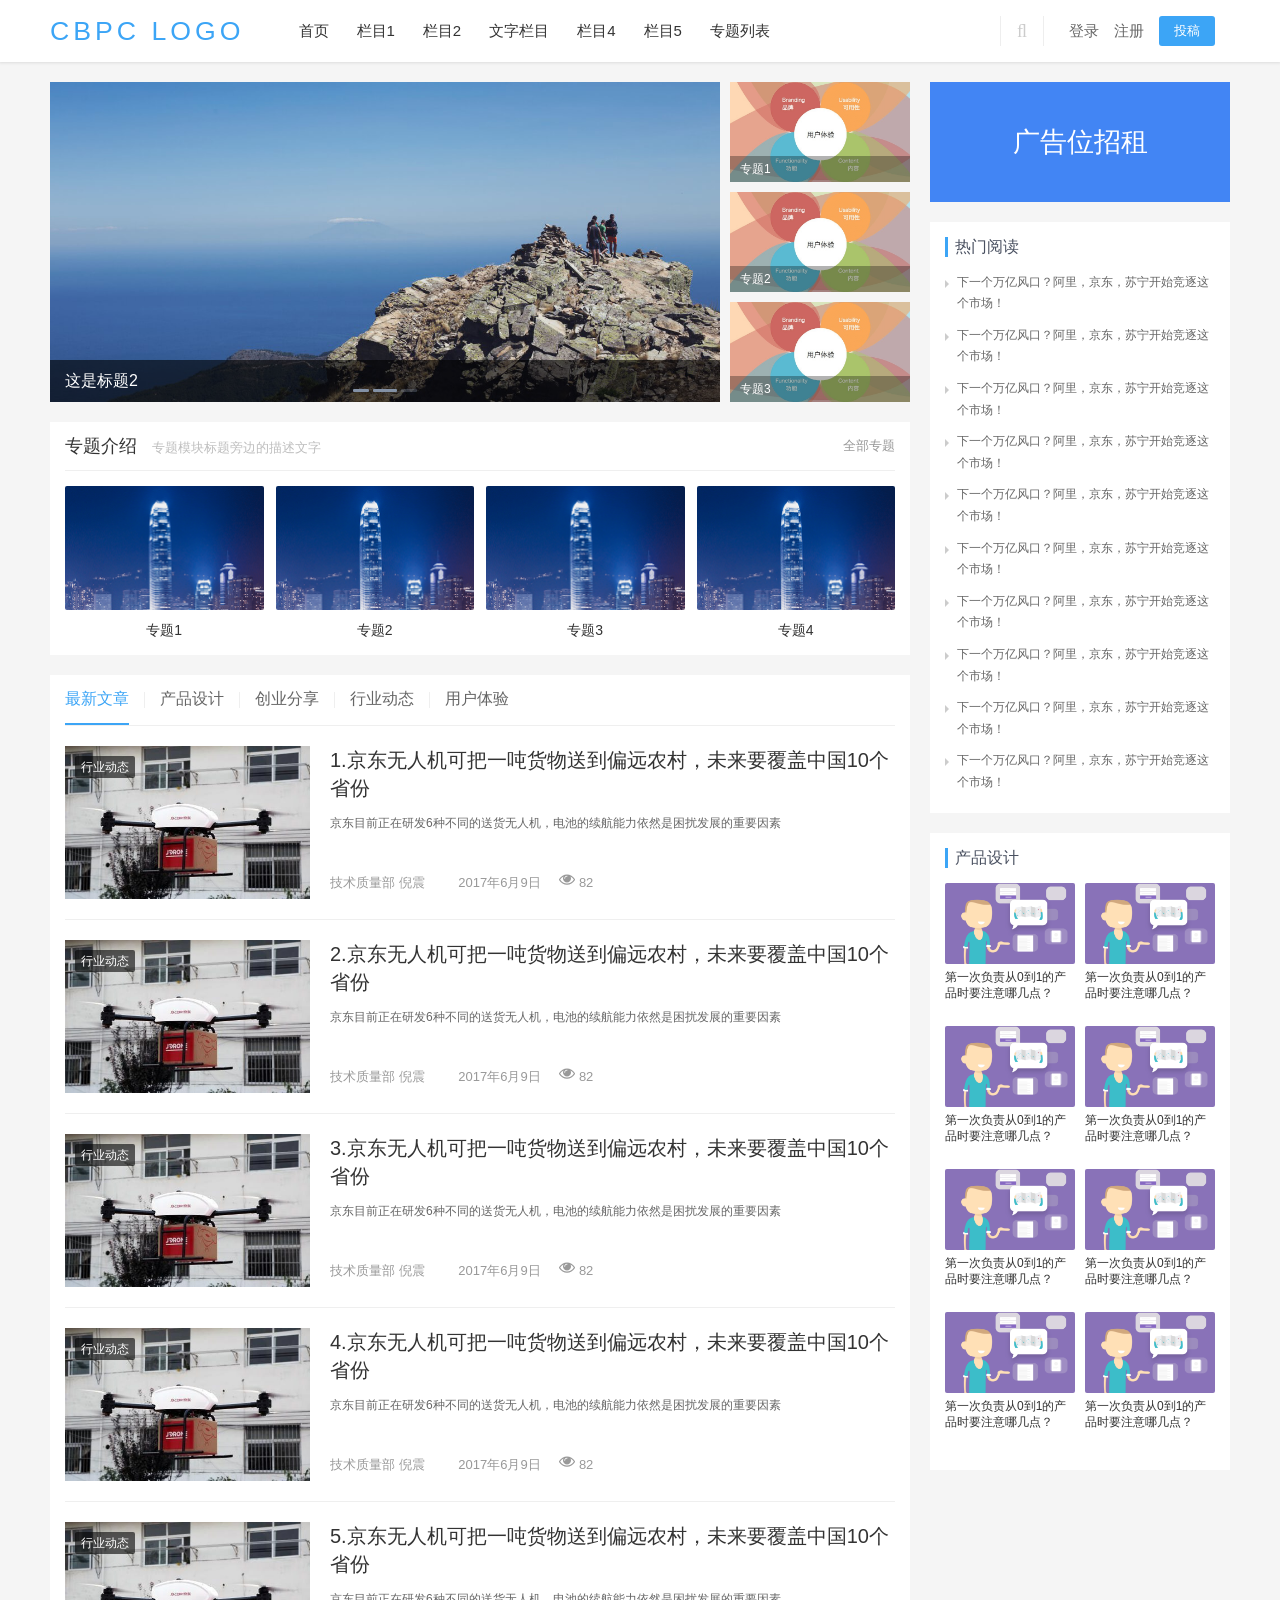
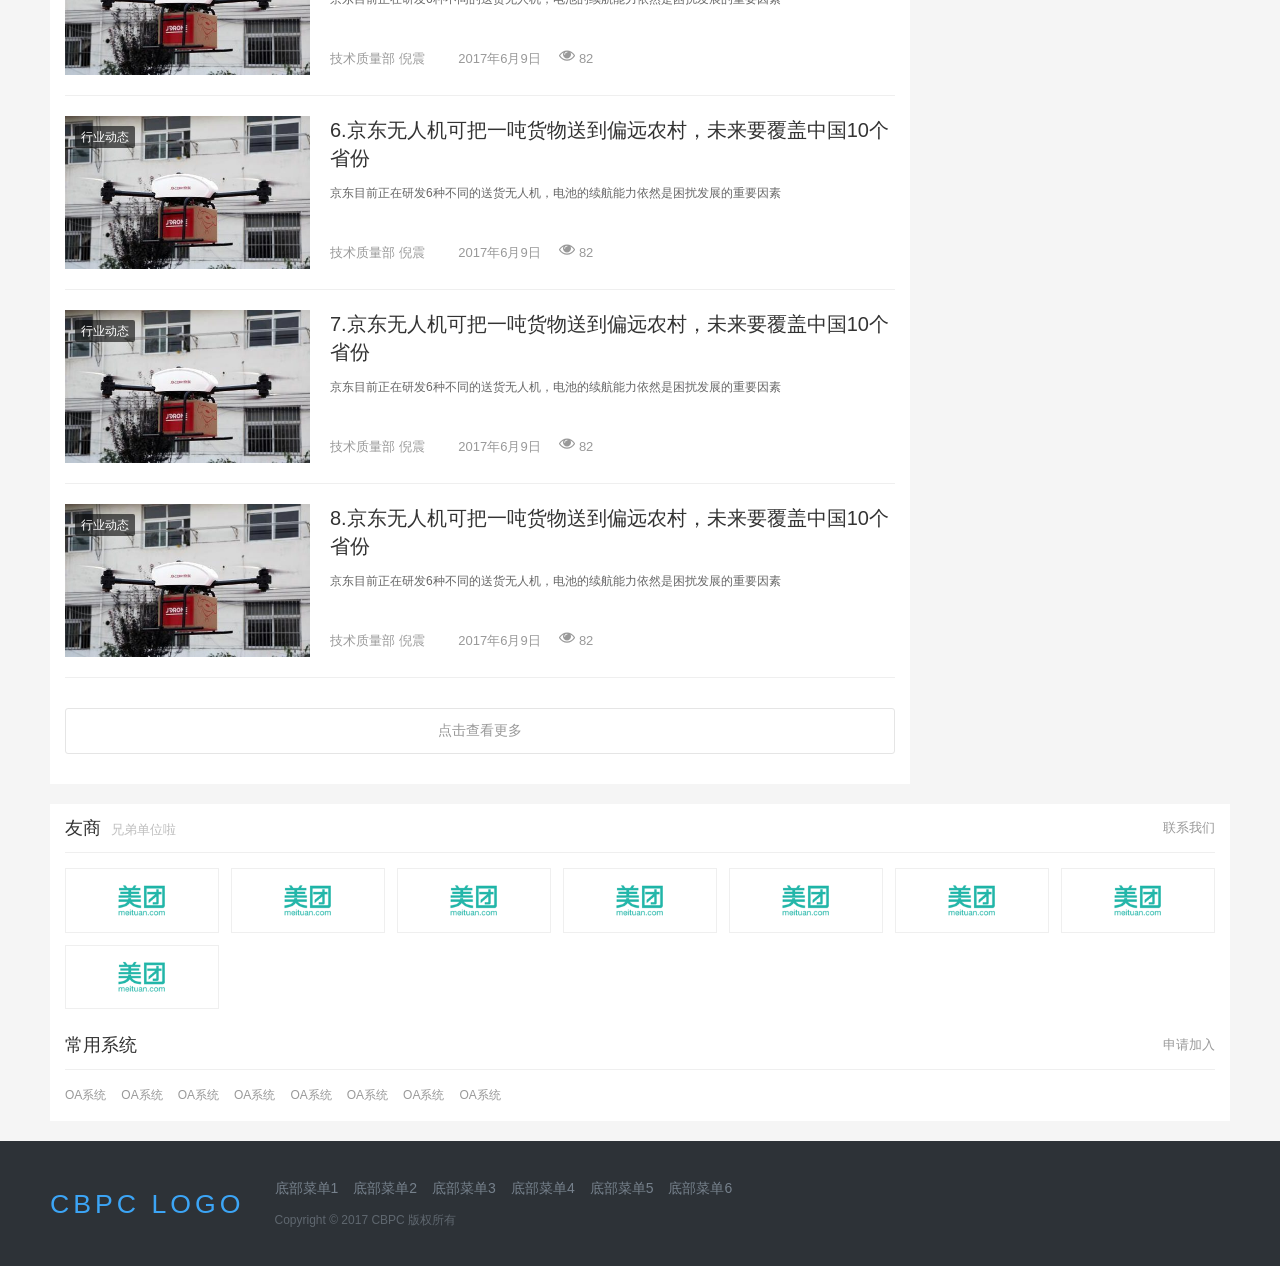
==== index.html @ 250208ce "update dist" ====
<!DOCTYPE html>
<html lang="zh-CN">

<head>
    <title>iView project</title>
    <meta charset="UTF-8">
    <meta name="viewport" content="width=device-width,initial-scale=1.0,maximum-scale=1.0,user-scalable=0">
    <link rel="stylesheet" href="/dist/main.14e35365dda0eb922417.css">
</head>

<body>
    <div id="app"></div>
    <script type="text/javascript" src="/dist/vendors.14e35365dda0eb922417.js"></script>
    <script type="text/javascript" src="/dist/main.14e35365dda0eb922417.js"></script>
</body>

</html>
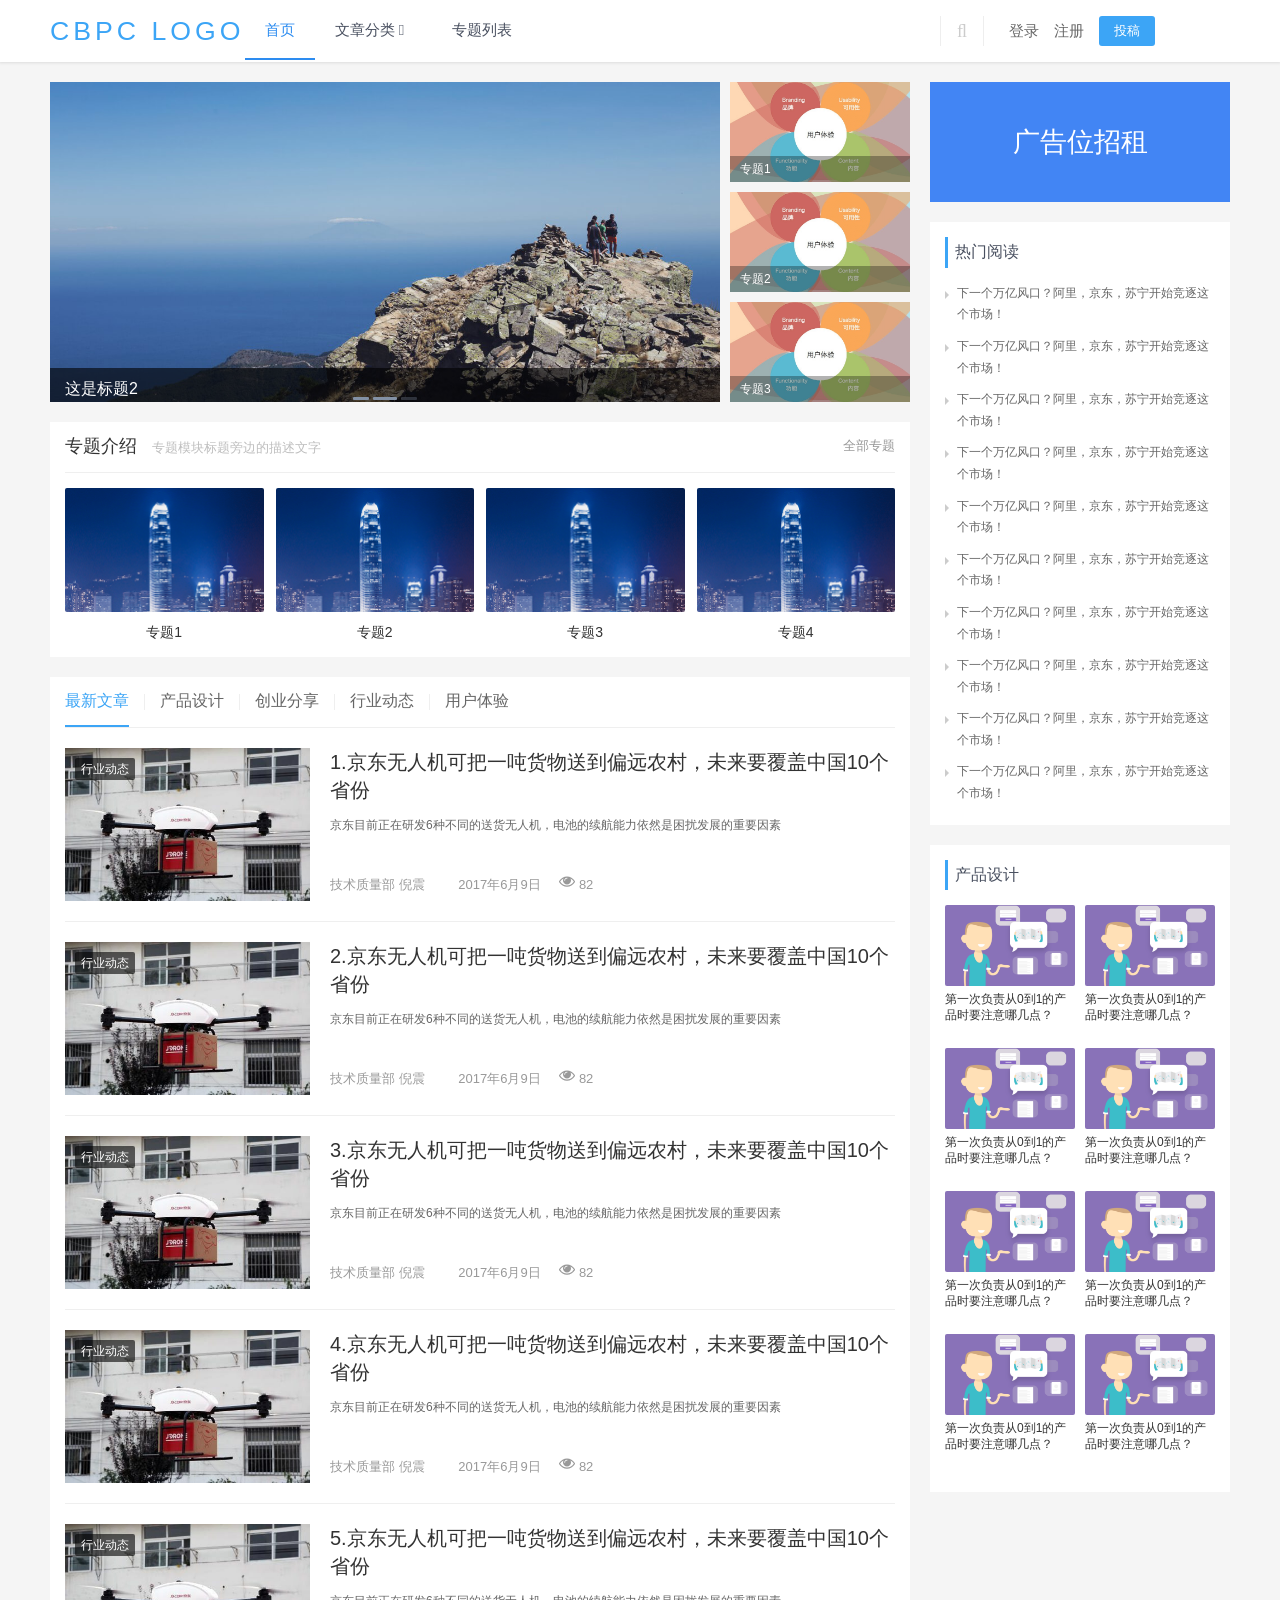
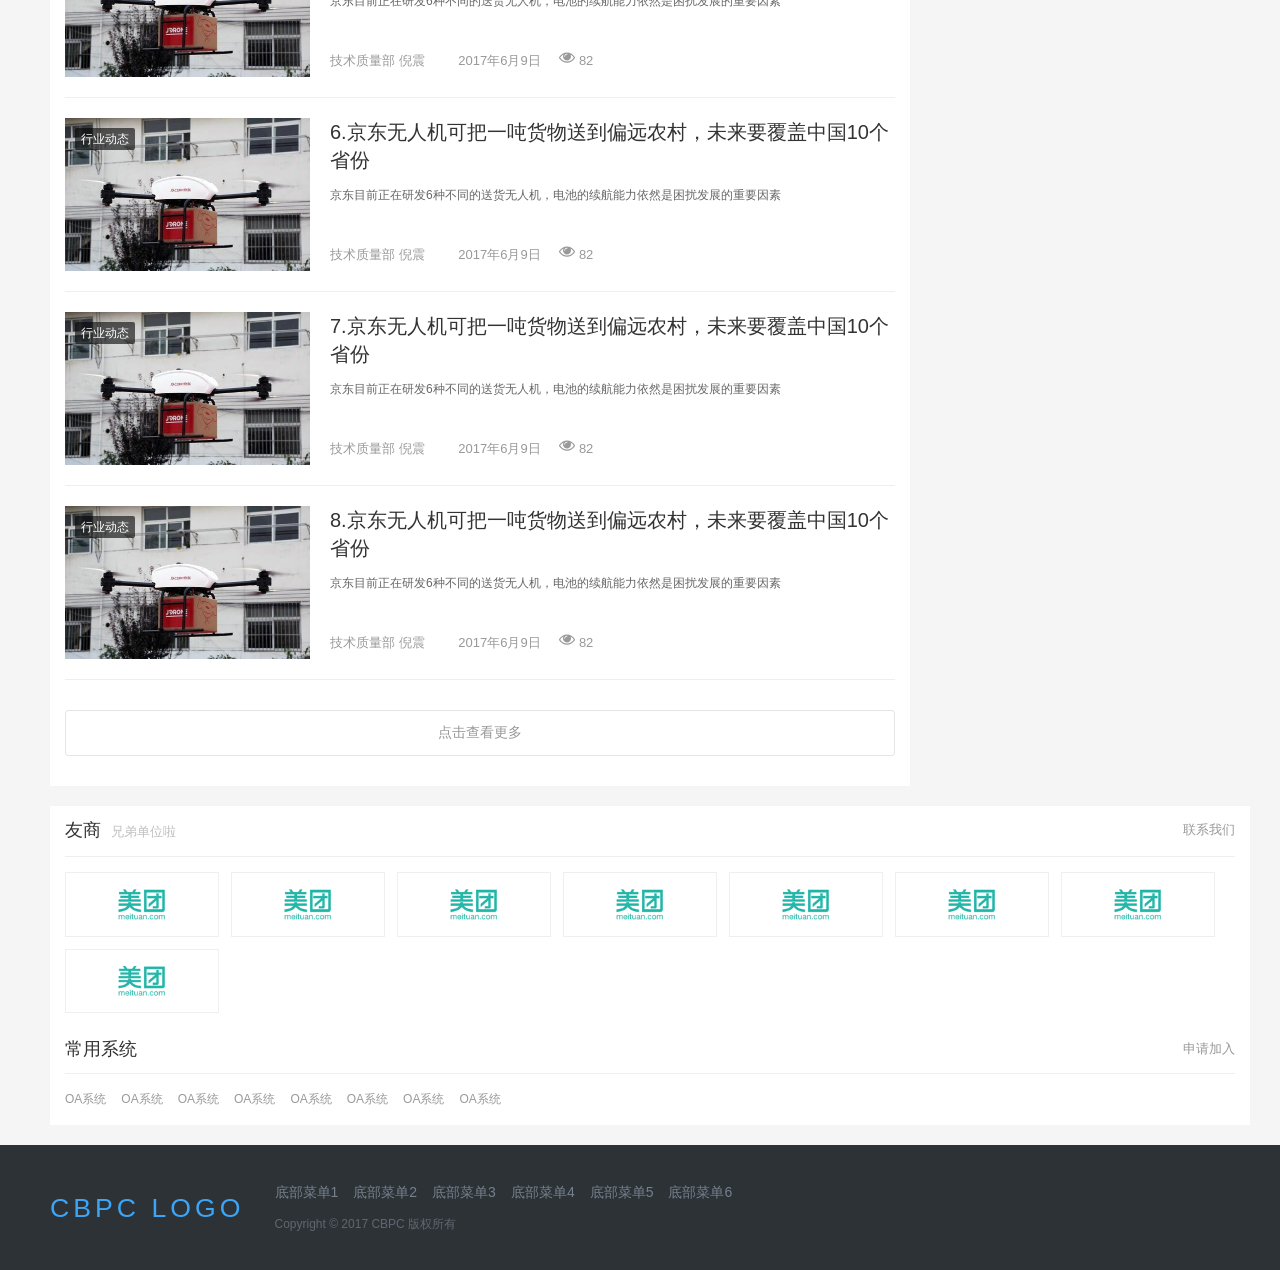
==== commit ed28ed64: "update" ====
--- a/index.html
+++ b/index.html
@@ -1,17 +1 @@
-<!DOCTYPE html>
-<html lang="zh-CN">
-
-<head>
-    <title>iView project</title>
-    <meta charset="UTF-8">
-    <meta name="viewport" content="width=device-width,initial-scale=1.0,maximum-scale=1.0,user-scalable=0">
-    <link rel="stylesheet" href="/dist/main.14e35365dda0eb922417.css">
-</head>
-
-<body>
-    <div id="app"></div>
-    <script type="text/javascript" src="/dist/vendors.14e35365dda0eb922417.js"></script>
-    <script type="text/javascript" src="/dist/main.14e35365dda0eb922417.js"></script>
-</body>
-
-</html>+<!DOCTYPE html><html><head><meta charset=utf-8><meta name=viewport content="width=device-width,initial-scale=1,user-scalable=0"><title>test</title><link href=./static/css/app.8779834a985b4df365228f3ffe480fd0.css rel=stylesheet></head><body><div id=app></div><script type=text/javascript src=./static/js/manifest.9f2d267e71147cda41c0.js></script><script type=text/javascript src=./static/js/vendor.37298b1af7eae4f4e5db.js></script><script type=text/javascript src=./static/js/app.8e434979f40097227fd3.js></script></body></html>
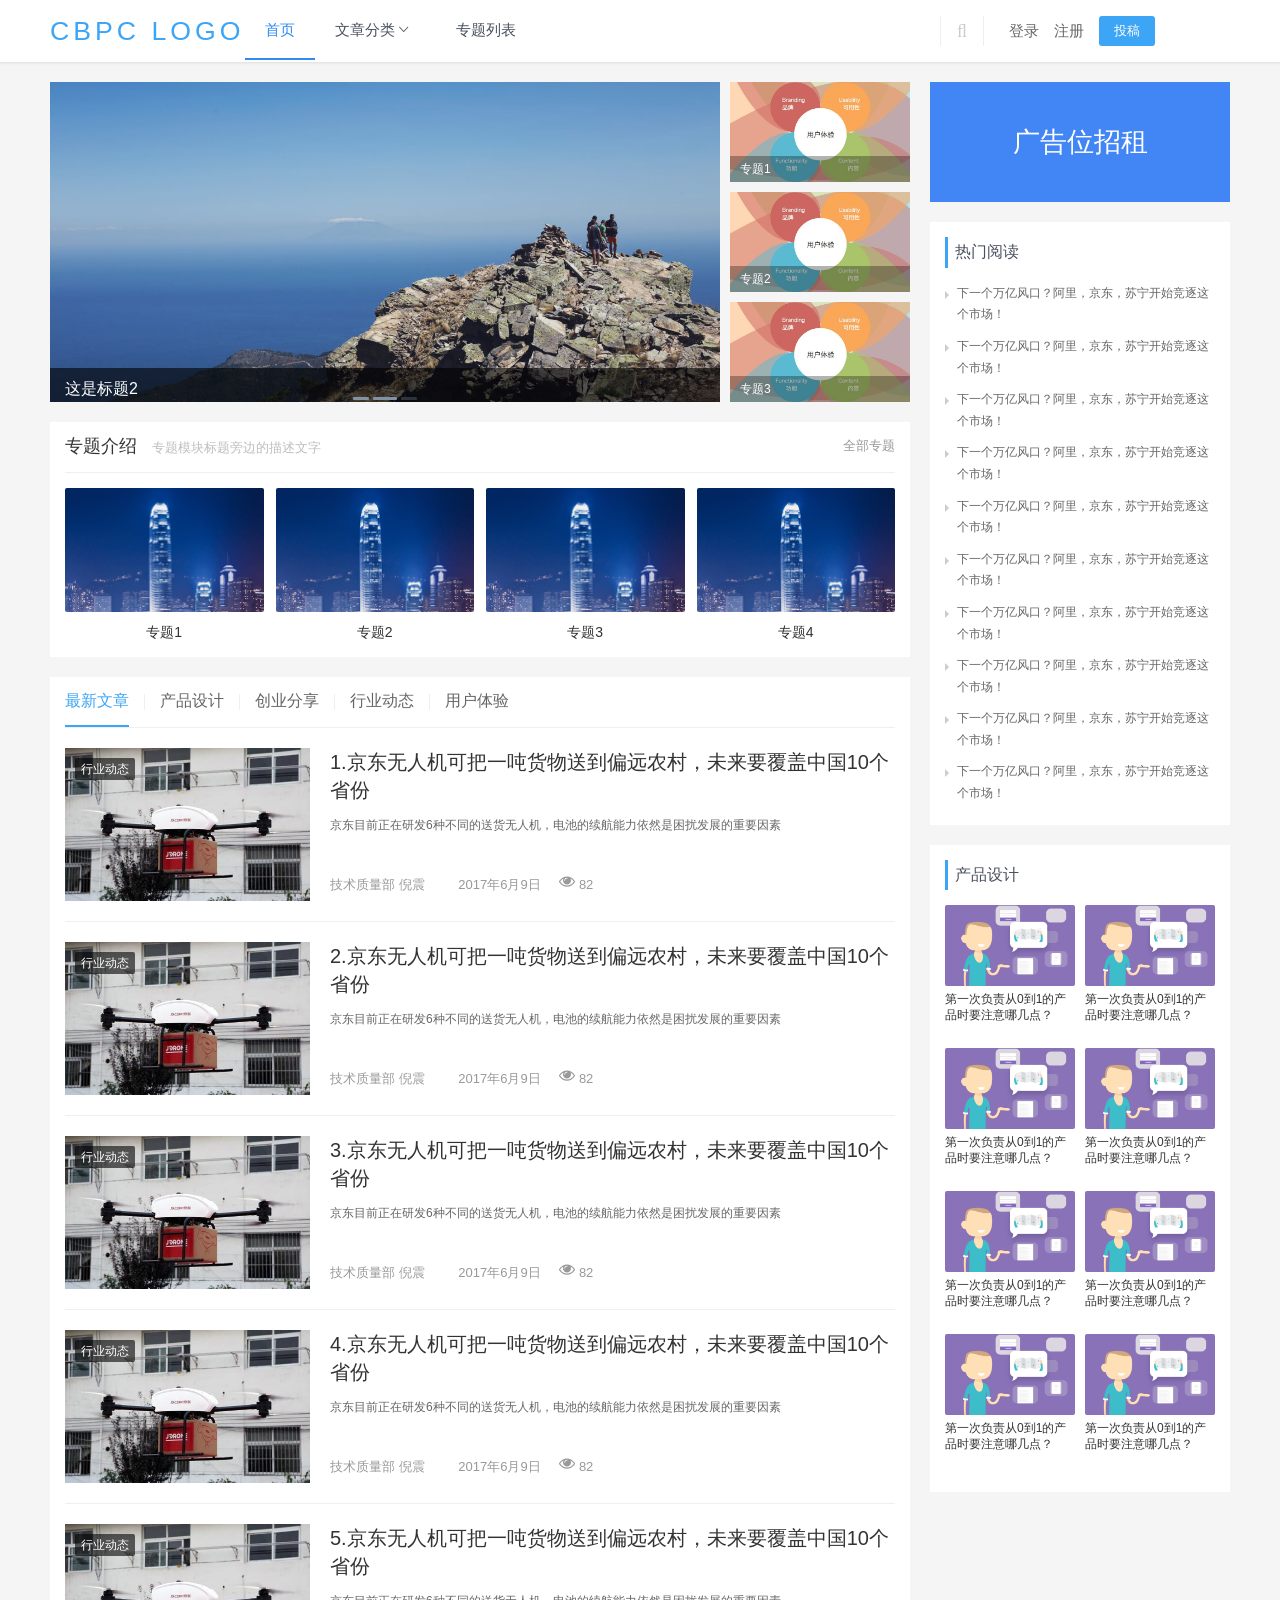
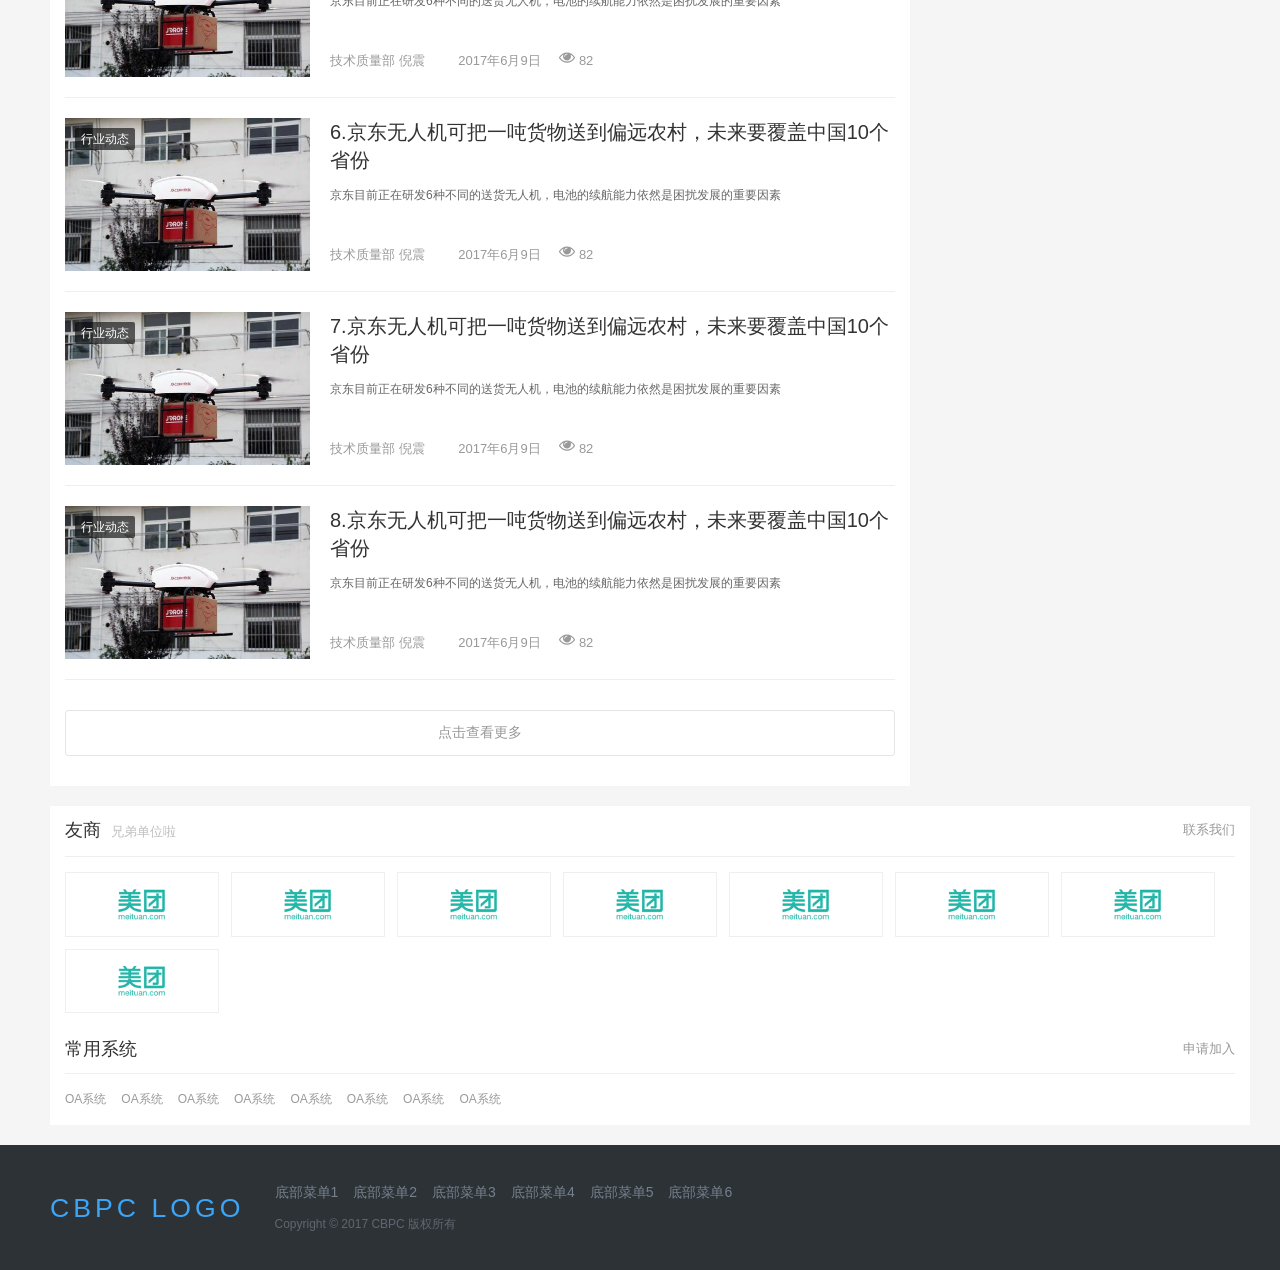
==== commit 7e7cb1f2: "update" ====
--- a/index.html
+++ b/index.html
@@ -1 +1 @@
-<!DOCTYPE html><html><head><meta charset=utf-8><meta name=viewport content="width=device-width,initial-scale=1,user-scalable=0"><title>test</title><link href=./static/css/app.8779834a985b4df365228f3ffe480fd0.css rel=stylesheet></head><body><div id=app></div><script type=text/javascript src=./static/js/manifest.9f2d267e71147cda41c0.js></script><script type=text/javascript src=./static/js/vendor.37298b1af7eae4f4e5db.js></script><script type=text/javascript src=./static/js/app.8e434979f40097227fd3.js></script></body></html>+<!DOCTYPE html><html><head><meta charset=utf-8><meta name=viewport content="width=device-width,initial-scale=1,user-scalable=0"><title>test</title><link href=./static/css/app.7bbdc6e8c9fffb8f1b7faa2efdae75b9.css rel=stylesheet></head><body><div id=app></div><script type=text/javascript src=./static/js/manifest.b04fc687f3e3c12d45f8.js></script><script type=text/javascript src=./static/js/vendor.86b1b1282982104bc57f.js></script><script type=text/javascript src=./static/js/app.f7b06966918c8b59dae7.js></script></body></html>
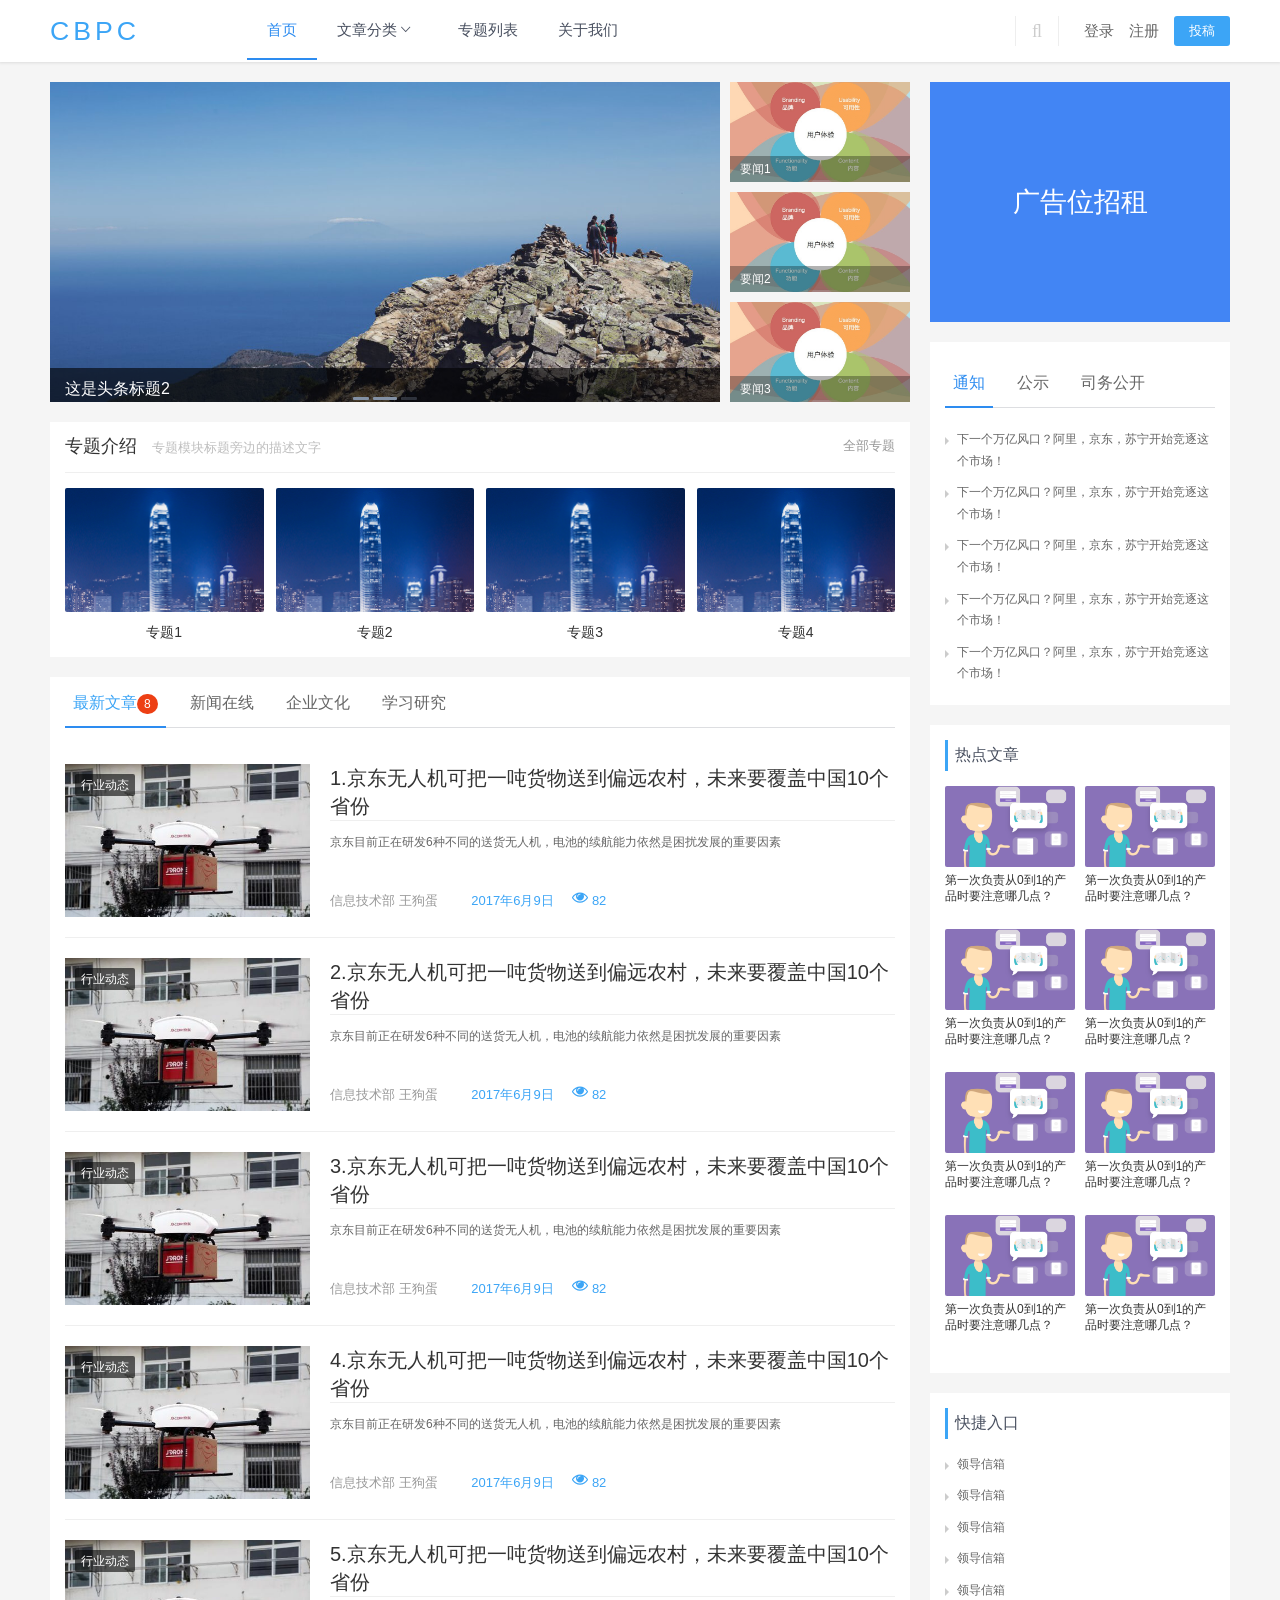
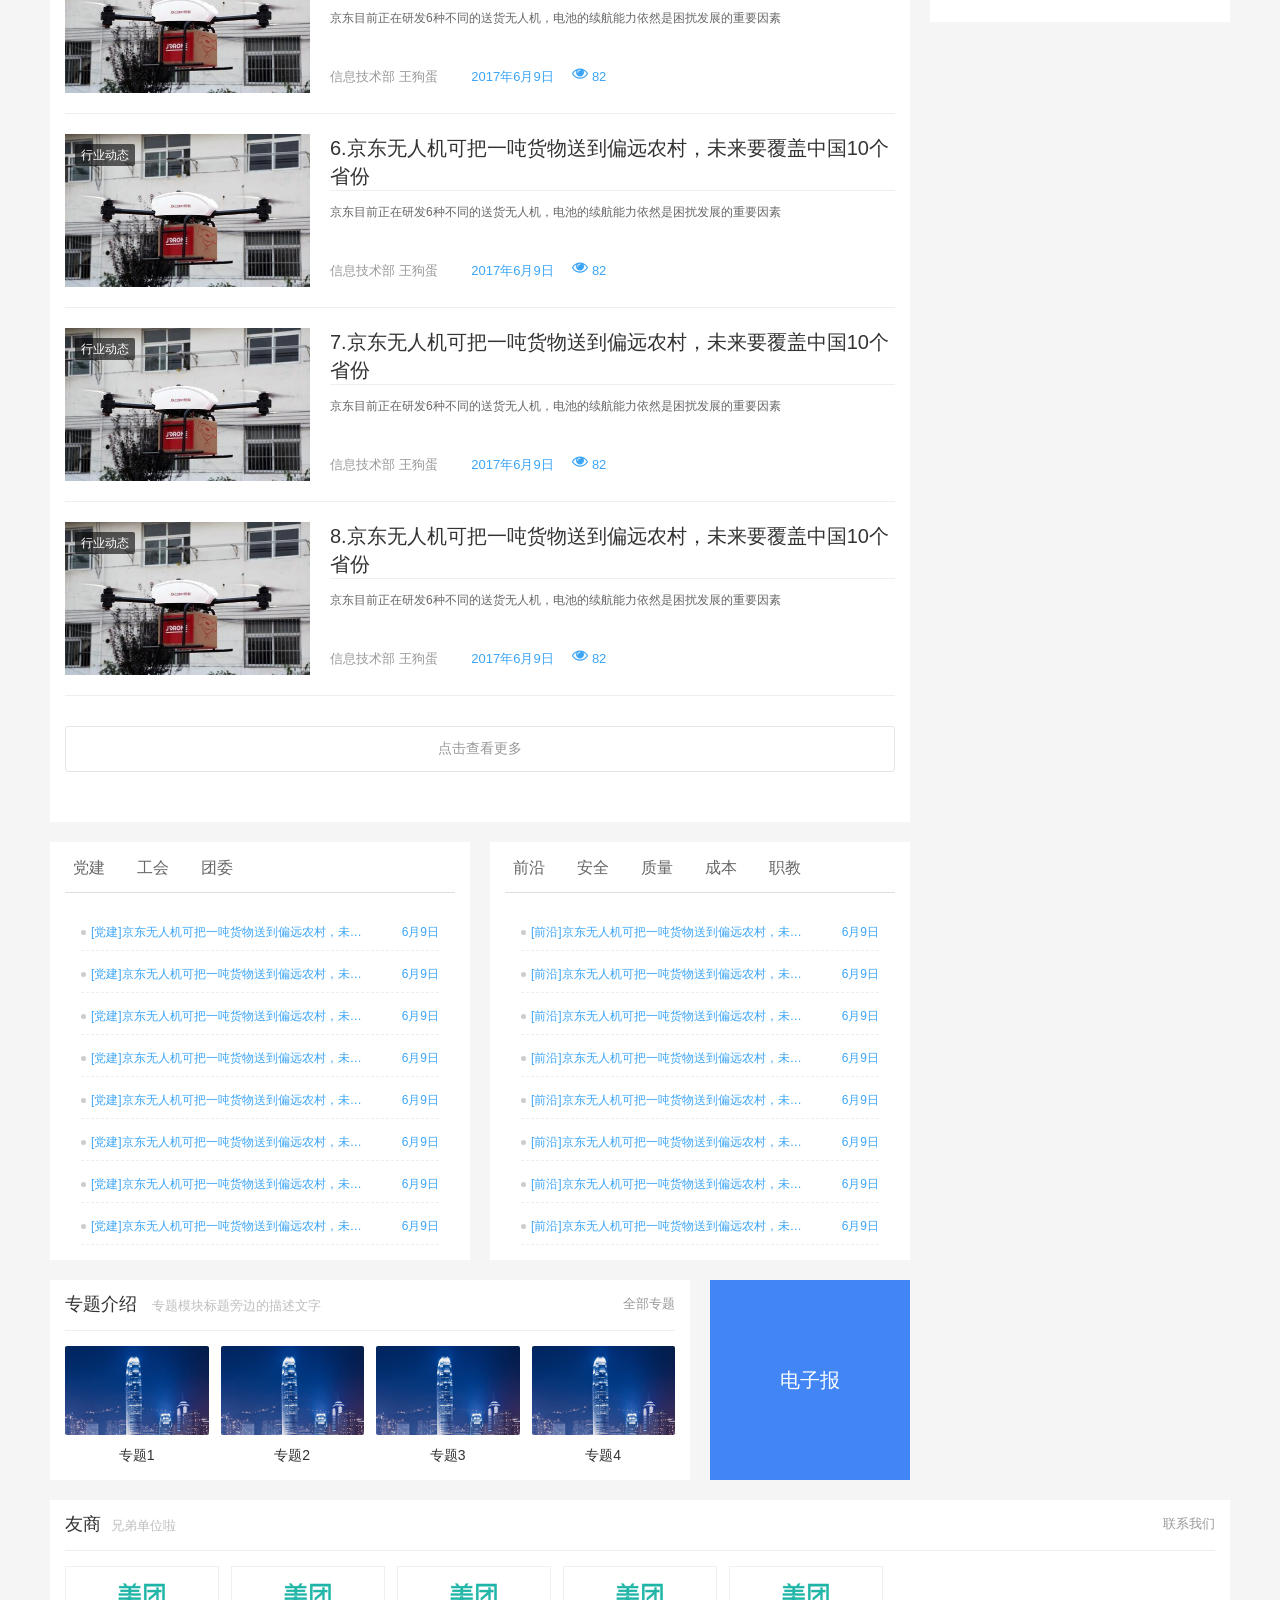
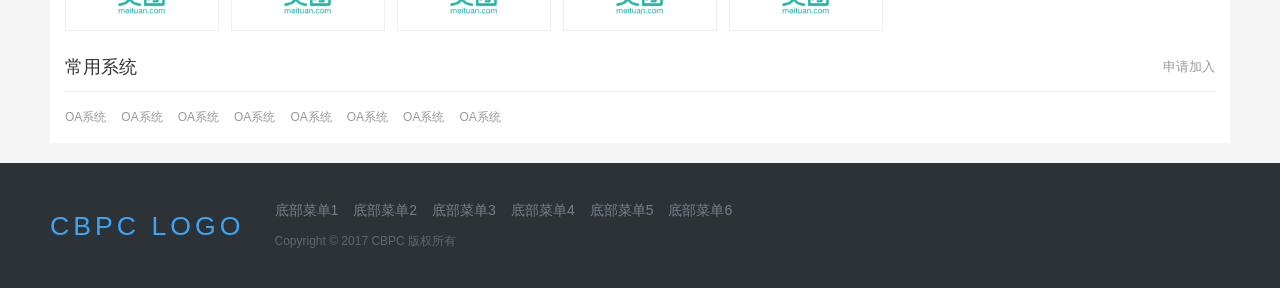
==== commit 70166c99: "update to newest" ====
--- a/index.html
+++ b/index.html
@@ -1 +1 @@
-<!DOCTYPE html><html><head><meta charset=utf-8><meta name=viewport content="width=device-width,initial-scale=1,user-scalable=0"><title>test</title><link href=./static/css/app.7bbdc6e8c9fffb8f1b7faa2efdae75b9.css rel=stylesheet></head><body><div id=app></div><script type=text/javascript src=./static/js/manifest.b04fc687f3e3c12d45f8.js></script><script type=text/javascript src=./static/js/vendor.86b1b1282982104bc57f.js></script><script type=text/javascript src=./static/js/app.f7b06966918c8b59dae7.js></script></body></html>+<!DOCTYPE html><html><head><meta charset=utf-8><meta name=viewport content="width=device-width,initial-scale=1,user-scalable=0"><title>test</title><link href=./static/css/app.bfc93cb2f36b84ae379d022e3d92507f.css rel=stylesheet></head><body><div id=app></div><script type=text/javascript src=./static/js/manifest.4cdfea81e960fb7c49a7.js></script><script type=text/javascript src=./static/js/vendor.9ce5e247854436b12509.js></script><script type=text/javascript src=./static/js/app.f8a37eb7b7a72d954b32.js></script></body></html>
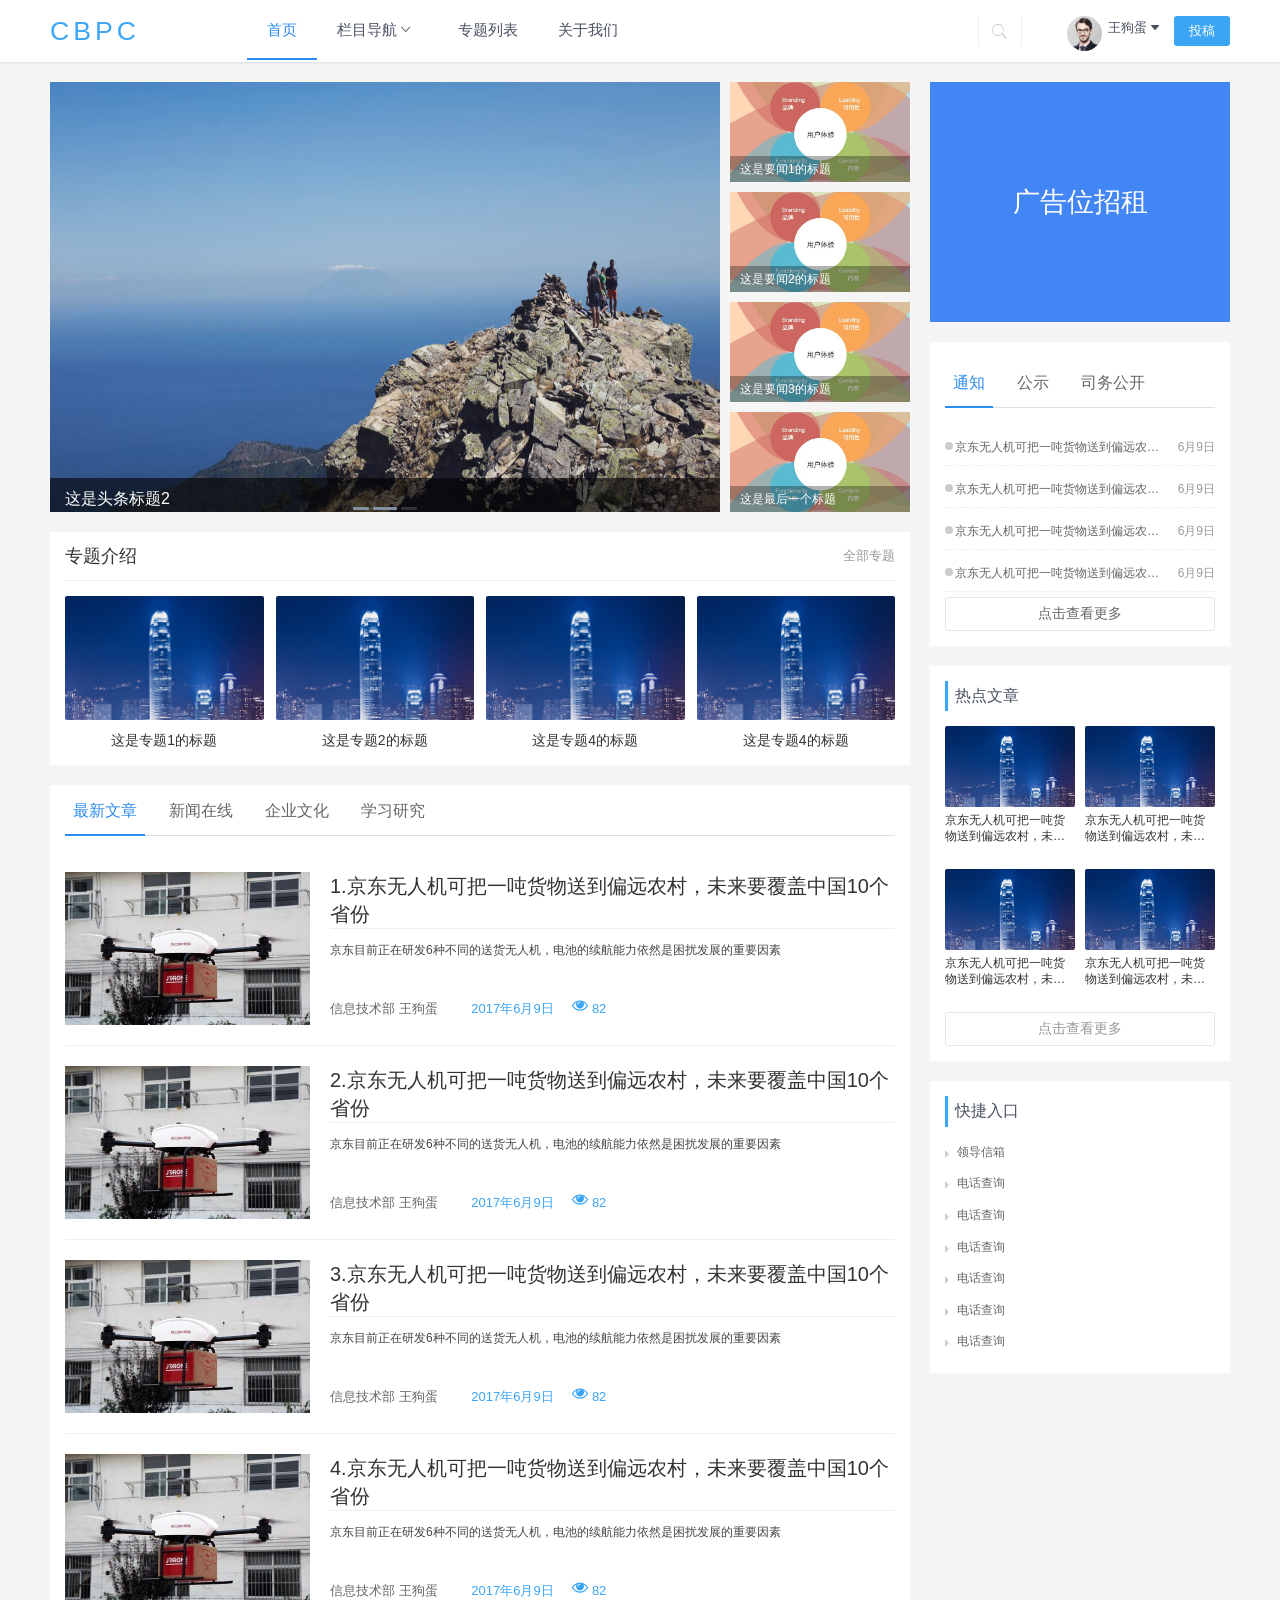
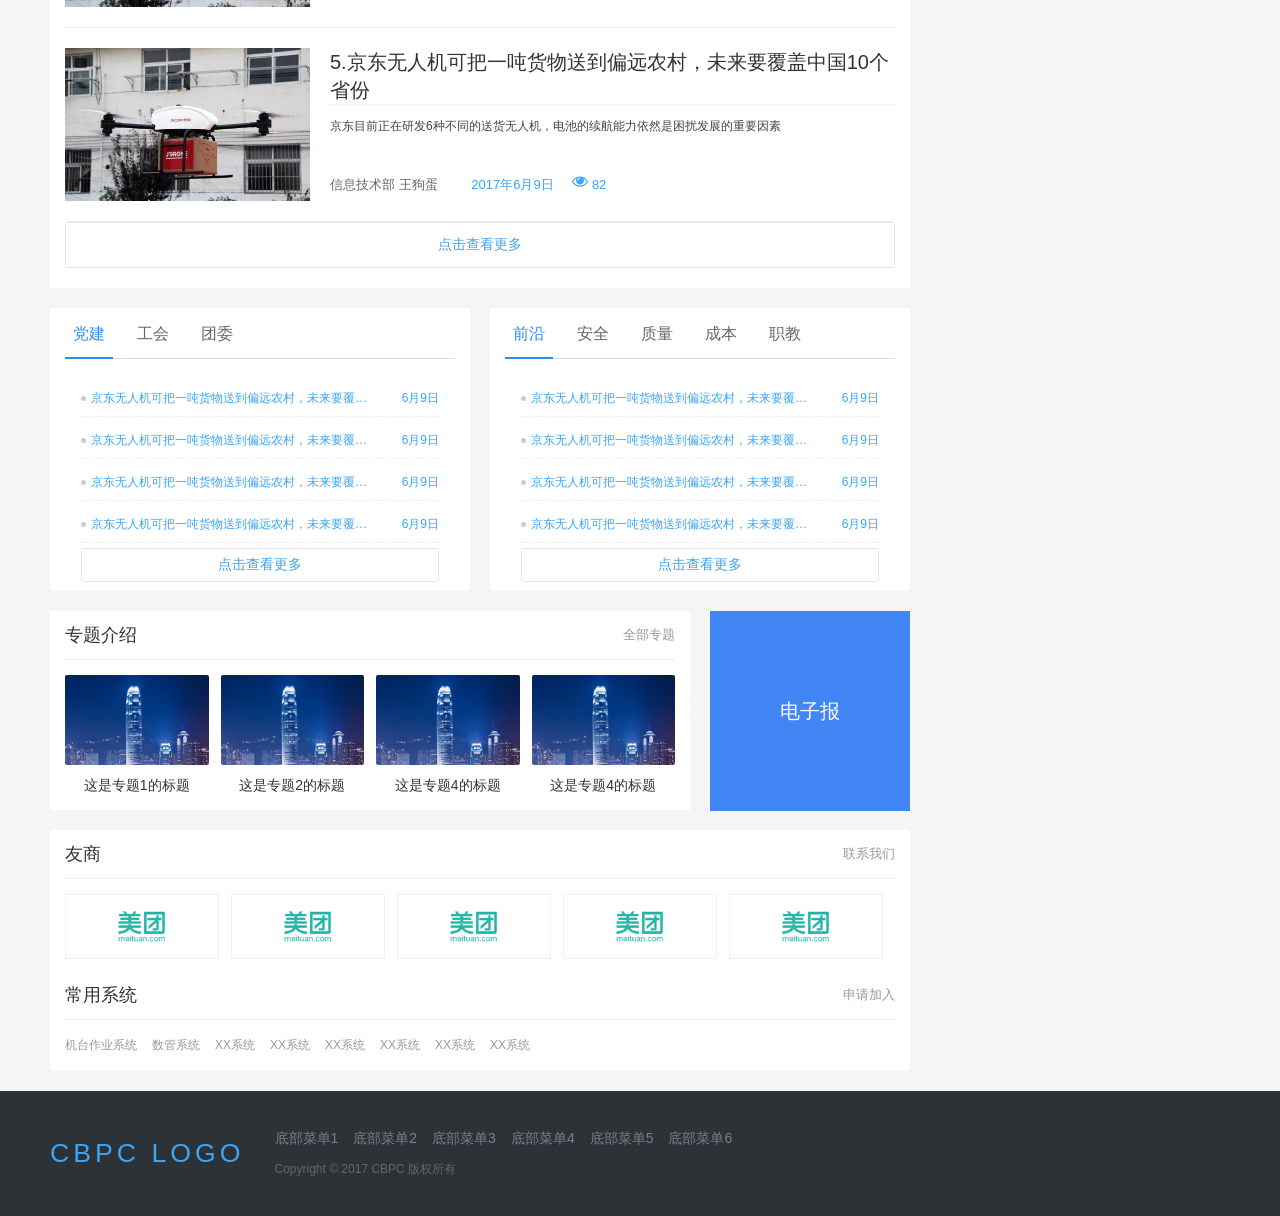
==== commit 1f0dd70f: "pwa supported" ====
--- a/index.html
+++ b/index.html
@@ -1 +1,55 @@
-<!DOCTYPE html><html><head><meta charset=utf-8><meta name=viewport content="width=device-width,initial-scale=1,user-scalable=0"><title>test</title><link href=./static/css/app.bfc93cb2f36b84ae379d022e3d92507f.css rel=stylesheet></head><body><div id=app></div><script type=text/javascript src=./static/js/manifest.4cdfea81e960fb7c49a7.js></script><script type=text/javascript src=./static/js/vendor.9ce5e247854436b12509.js></script><script type=text/javascript src=./static/js/app.f8a37eb7b7a72d954b32.js></script></body></html>+<!DOCTYPE html><html lang=zh-CN><head><meta charset=utf-8><meta http-equiv=X-UA-Compatible content="IE=edge"><meta name=viewport content="width=device-width,initial-scale=1"><title>cbpc</title><link rel=icon type=image/png sizes=32x32 href=/static/img/icons/logo.png><link rel=icon type=image/png sizes=16x16 href=/static/img/icons/logo.png><!--[if IE]><link rel="shortcut icon" href="/static/img/icons/favicon.ico"><![endif]--><link rel=manifest href=/static/manifest.json><meta name=theme-color content=#FFFFFF><meta name=apple-mobile-web-app-capable content=yes><meta name=apple-mobile-web-app-status-bar-style content=black><meta name=apple-mobile-web-app-title content=cbpc-pwa><link rel=apple-touch-icon href=/static/img/icons/logo.png><meta name=msapplication-TileImage content=/static/img/icons/logo.png><meta name=msapplication-TileColor content=#000000><link rel=prefetch href=./static/js/0.0b9bff5d2574724b3d52.js as=script><link rel=prefetch href=./static/js/1.4d0e6d612da112639868.js as=script><link rel=prefetch href=./static/js/2.bae57ff20eb92388bb10.js as=script><link rel=prefetch href=./static/js/3.7a783a8601ae8cc1b4b3.js as=script><link rel=prefetch href=./static/js/4.6f1cc9d90a9c95e6482e.js as=script><link rel=prefetch href=./static/js/5.e8c60b5fe2bbe65f9f4a.js as=script><link rel=prefetch href=./static/js/6.e2a073f61e3b7a1895fc.js as=script><link rel=prefetch href=./static/js/7.5ef740835a2d539aef3b.js as=script><link rel=prefetch href=./static/js/8.66e25f23713b0f19ffd0.js as=script><link rel=prefetch href=./static/js/9.47e9327f32044c4ea40a.js as=script><link rel=prefetch href=./static/js/10.068d978ce8b5b73b743a.js as=script><link rel=preload href=./static/js/vendor.e3c0987f5501bc657c98.js as=script><link rel=preload href=./static/js/app.688610e23ef953eb4470.js as=script><link rel=preload href=./static/css/app.160f017ecff5e109b3e71e58ec49d316.css as=style><link rel=preload href=./static/js/manifest.84b89a3566a23b3b941d.js as=script><link href=./static/css/app.160f017ecff5e109b3e71e58ec49d316.css rel=stylesheet></head><body><div id=app>数据加载失败，网络异常.</div><script>(function() {
+  'use strict';
+
+  // Check to make sure service workers are supported in the current browser,
+  // and that the current page is accessed from a secure origin. Using a
+  // service worker from an insecure origin will trigger JS console errors.
+  const isLocalhost = Boolean(window.location.hostname === 'localhost' ||
+      // [::1] is the IPv6 localhost address.
+      window.location.hostname === '[::1]' ||
+      // 127.0.0.1/8 is considered localhost for IPv4.
+      window.location.hostname.match(
+        /^127(?:\.(?:25[0-5]|2[0-4][0-9]|[01]?[0-9][0-9]?)){3}$/
+      )
+    );
+
+  window.addEventListener('load', function() {
+      if ('serviceWorker' in navigator &&
+          (window.location.protocol === 'https:' || isLocalhost)) {
+        navigator.serviceWorker.register('service-worker.js')
+        .then(function(registration) {
+          // updatefound is fired if service-worker.js changes.
+          registration.onupdatefound = function() {
+            // updatefound is also fired the very first time the SW is installed,
+            // and there's no need to prompt for a reload at that point.
+            // So check here to see if the page is already controlled,
+            // i.e. whether there's an existing service worker.
+            if (navigator.serviceWorker.controller) {
+              // The updatefound event implies that registration.installing is set
+              const installingWorker = registration.installing;
+
+              installingWorker.onstatechange = function() {
+                switch (installingWorker.state) {
+                  case 'installed':
+                    // At this point, the old content will have been purged and the
+                    // fresh content will have been added to the cache.
+                    // It's the perfect time to display a "New content is
+                    // available; please refresh." message in the page's interface.
+                    break;
+
+                  case 'redundant':
+                    throw new Error('The installing ' +
+                                    'service worker became redundant.');
+
+                  default:
+                    // Ignore
+                }
+              };
+            }
+          };
+        }).catch(function(e) {
+          console.error('Error during service worker registration:', e);
+        });
+      }
+  });
+})();</script><script type=text/javascript src=./static/js/manifest.84b89a3566a23b3b941d.js></script><script type=text/javascript src=./static/js/vendor.e3c0987f5501bc657c98.js></script><script type=text/javascript src=./static/js/app.688610e23ef953eb4470.js></script></body></html>
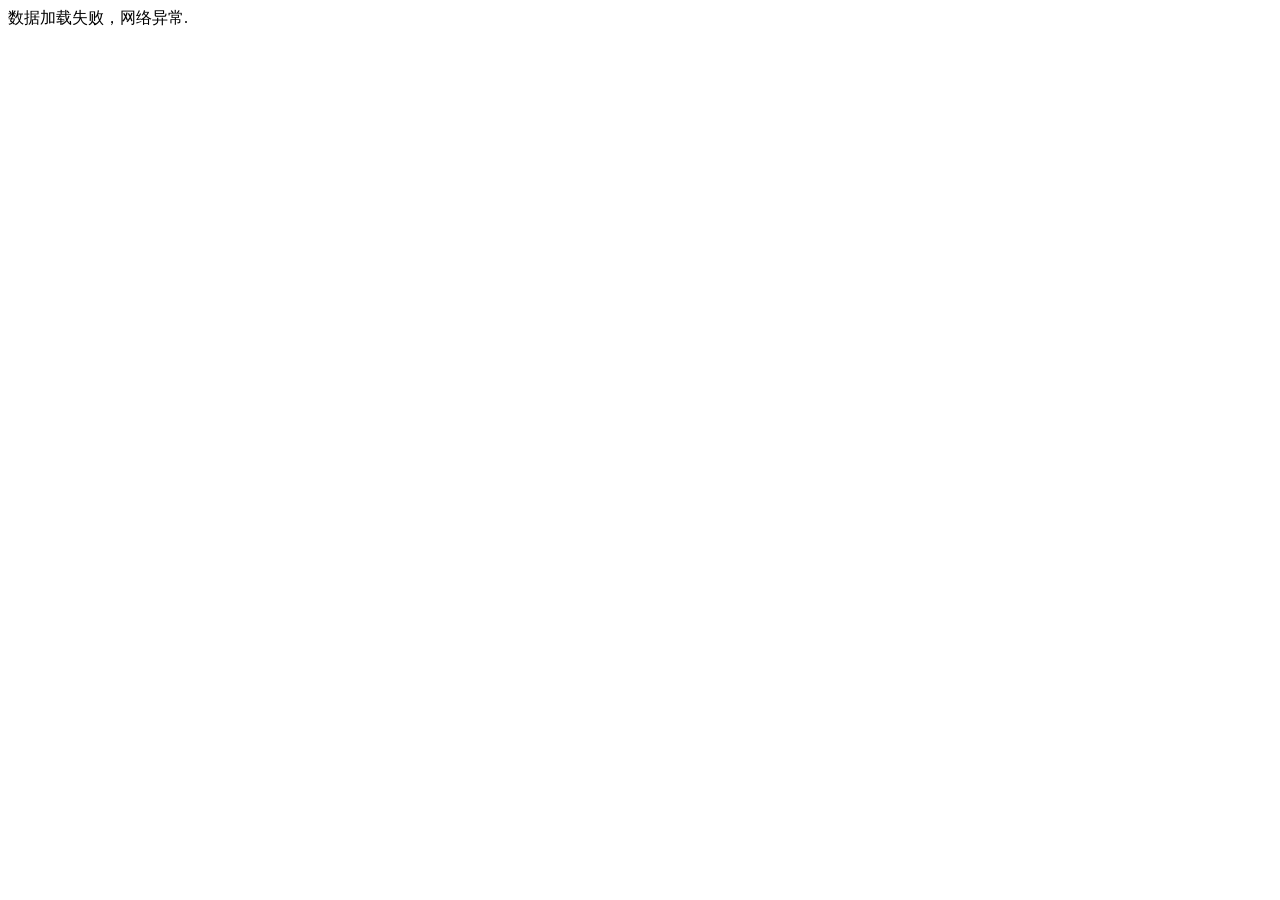
==== commit 71b0648e: "uglify修复" ====
--- a/index.html
+++ b/index.html
@@ -1,4 +1,4 @@
-<!DOCTYPE html><html lang=zh-CN><head><meta charset=utf-8><meta http-equiv=X-UA-Compatible content="IE=edge"><meta name=viewport content="width=device-width,initial-scale=1"><title>cbpc</title><link rel=icon type=image/png sizes=32x32 href=/static/img/icons/logo.png><link rel=icon type=image/png sizes=16x16 href=/static/img/icons/logo.png><!--[if IE]><link rel="shortcut icon" href="/static/img/icons/favicon.ico"><![endif]--><link rel=manifest href=/static/manifest.json><meta name=theme-color content=#FFFFFF><meta name=apple-mobile-web-app-capable content=yes><meta name=apple-mobile-web-app-status-bar-style content=black><meta name=apple-mobile-web-app-title content=cbpc-pwa><link rel=apple-touch-icon href=/static/img/icons/logo.png><meta name=msapplication-TileImage content=/static/img/icons/logo.png><meta name=msapplication-TileColor content=#000000><link rel=prefetch href=./static/js/0.0b9bff5d2574724b3d52.js as=script><link rel=prefetch href=./static/js/1.4d0e6d612da112639868.js as=script><link rel=prefetch href=./static/js/2.bae57ff20eb92388bb10.js as=script><link rel=prefetch href=./static/js/3.7a783a8601ae8cc1b4b3.js as=script><link rel=prefetch href=./static/js/4.6f1cc9d90a9c95e6482e.js as=script><link rel=prefetch href=./static/js/5.e8c60b5fe2bbe65f9f4a.js as=script><link rel=prefetch href=./static/js/6.e2a073f61e3b7a1895fc.js as=script><link rel=prefetch href=./static/js/7.5ef740835a2d539aef3b.js as=script><link rel=prefetch href=./static/js/8.66e25f23713b0f19ffd0.js as=script><link rel=prefetch href=./static/js/9.47e9327f32044c4ea40a.js as=script><link rel=prefetch href=./static/js/10.068d978ce8b5b73b743a.js as=script><link rel=preload href=./static/js/vendor.e3c0987f5501bc657c98.js as=script><link rel=preload href=./static/js/app.688610e23ef953eb4470.js as=script><link rel=preload href=./static/css/app.160f017ecff5e109b3e71e58ec49d316.css as=style><link rel=preload href=./static/js/manifest.84b89a3566a23b3b941d.js as=script><link href=./static/css/app.160f017ecff5e109b3e71e58ec49d316.css rel=stylesheet></head><body><div id=app>数据加载失败，网络异常.</div><script>(function() {
+<!DOCTYPE html><html lang=zh-CN><head><meta charset=utf-8><meta http-equiv=X-UA-Compatible content="IE=edge"><meta name=viewport content="width=device-width,initial-scale=1"><title>cbpc</title><link rel=icon type=image/png sizes=32x32 href=/static/img/icons/logo.png><link rel=icon type=image/png sizes=16x16 href=/static/img/icons/logo.png><!--[if IE]><link rel="shortcut icon" href="/static/img/icons/favicon.ico"><![endif]--><link rel=manifest href=/static/manifest.json><meta name=theme-color content=#FFFFFF><meta name=apple-mobile-web-app-capable content=yes><meta name=apple-mobile-web-app-status-bar-style content=black><meta name=apple-mobile-web-app-title content=cbpc-pwa><link rel=apple-touch-icon href=/static/img/icons/logo.png><meta name=msapplication-TileImage content=/static/img/icons/logo.png><meta name=msapplication-TileColor content=#000000><link rel=prefetch href=./static/js/0.f3eac0d5695410060bd8.js as=script><link rel=prefetch href=./static/js/1.47398af98f0dfa480d3c.js as=script><link rel=prefetch href=./static/js/2.47bbde7378b6cc2fbcb7.js as=script><link rel=prefetch href=./static/js/3.bb40e16beadc4e8e528e.js as=script><link rel=prefetch href=./static/js/4.913f5f5f06cdbd01b8ae.js as=script><link rel=prefetch href=./static/js/5.345bf11a51fc504fb994.js as=script><link rel=prefetch href=./static/js/6.00fe827045f2d798925b.js as=script><link rel=prefetch href=./static/js/7.b8c5a747fa1eb42dcf40.js as=script><link rel=prefetch href=./static/js/8.dc68b3d6fd43f71a2c50.js as=script><link rel=prefetch href=./static/js/9.b154fe286897bd8f3344.js as=script><link rel=prefetch href=./static/js/10.1bd551badca7909e0922.js as=script><link rel=preload href=./static/js/vendor.2488f93bbfe6e52cbee1.js as=script><link rel=preload href=./static/js/app.b5d89cf7a25d3f8a4464.js as=script><link rel=preload href=./static/css/app.b2d779be4e8d6e0d73f4b23f4b5cda4a.css as=style><link rel=preload href=./static/js/manifest.673f5a84b236c128f07a.js as=script><link href=./static/css/app.b2d779be4e8d6e0d73f4b23f4b5cda4a.css rel=stylesheet></head><body><div id=app>数据加载失败，网络异常.</div><script>(function() {
   'use strict';
 
   // Check to make sure service workers are supported in the current browser,
@@ -52,4 +52,4 @@
         });
       }
   });
-})();</script><script type=text/javascript src=./static/js/manifest.84b89a3566a23b3b941d.js></script><script type=text/javascript src=./static/js/vendor.e3c0987f5501bc657c98.js></script><script type=text/javascript src=./static/js/app.688610e23ef953eb4470.js></script></body></html>+})();</script><script type=text/javascript src=./static/js/manifest.673f5a84b236c128f07a.js></script><script type=text/javascript src=./static/js/vendor.2488f93bbfe6e52cbee1.js></script><script type=text/javascript src=./static/js/app.b5d89cf7a25d3f8a4464.js></script></body></html>
